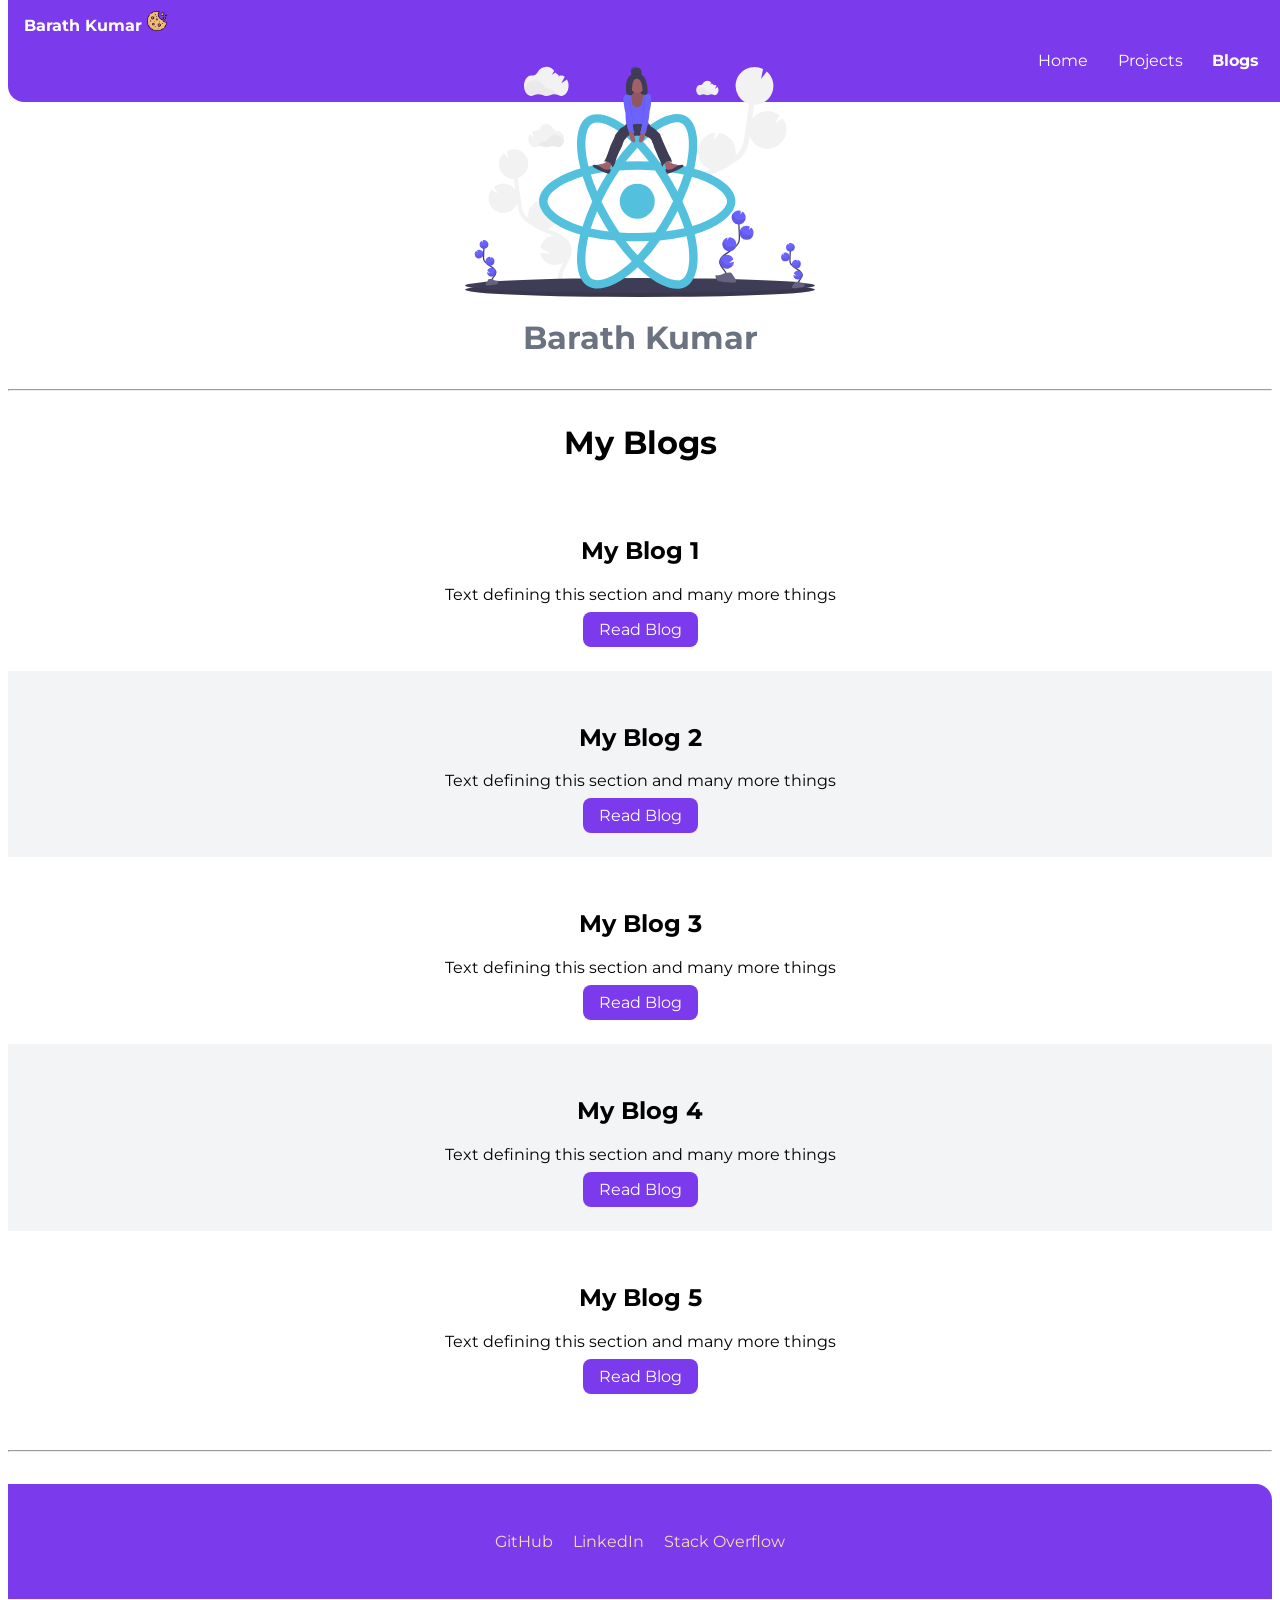
==== blogs.html @ 36a668d0 "Update blogs.html" ====
<!DOCTYPE html>
<html lang="en">
<head>
    <meta charset="UTF-8">
    <meta name="viewport" content="width=device-width, initial-scale=1.0">
    <title>Barath Kumar component library</title>
    <link rel="stylesheet" href="styles.css"/>
</head>
<body>

    <nav class="nav">
        <div class="container-fluid">
        <div class="brand">Barath Kumar 
        
        <img src="cookie (4).png" alt="django Logo" width="20" height="20"/>

        </div>
        <ul>
            <li>
                <a href="/" >Home</a>
                
            </li>
            <li>
                <a href="projects.html" >Projects</a>
                
            </li>
            <li>
                <a href="#" class="active">Blogs</a>
            </li>
        </ul>
        </div>
        
    </nav>
    <hr>

    <header class="container hero">
        <img src="header-image.svg" style="position: sticky;"/>
        <h1 style="text-align: center;">Barath Kumar</h1>
    </header>

    <hr />

    <h1 style="text-align: center;"> My Blogs</h1>

    <section class="section">
        <h2> My Blog 1</h2>
        <p>Text defining this section and many more things</p>
        <a href="" class="primary-link">Read Blog</a>

    </section>

    <section class="section ow">
        <h2> My Blog 2</h2>
        <p>Text defining this section and many more things</p>
        <a href="" class="primary-link"> Read Blog</a>
    </section>
     <section class="section ">
        <h2> My Blog 3</h2>
        <p>Text defining this section and many more things</p>
        <a href="" class="primary-link"> Read Blog</a>
    </section>
     <section class="section ow">
        <h2> My Blog 4</h2>
        <p>Text defining this section and many more things</p>
        <a href="" class="primary-link"> Read Blog</a>
    </section>
         <section class="section ">
        <h2> My Blog 5</h2>
        <p>Text defining this section and many more things</p>
        <a href="" class="primary-link"> Read Blog</a>
    </section>



    <hr>

    
    
    <footer class="footer container-fluid">
        <div class="container">
            
            <ul class="unordered list-inline">
                <li class="list-item-inline">
                    <a  style="text-decoration:none;color:wheat;" class="link" href="https://github.com/barathkumar87">GitHub </a>
                </li>
                <li class="list-item-inline">
                    <a style="text-decoration:none;color:wheat;" class="link" href="https://www.linkedin.com/in/barath-kumar-ps/">LinkedIn</a>
                </li>
                <li class="list-item-inline">
                    <a style="text-decoration:none;color:wheat;" class="link" href="https://stackoverflow.com/users/14756135/barath-kumar">Stack Overflow </a>
                </li>
            </ul>
        </div>
    </footer>
</body>
</html>
---- styles.css ----
@import url('https://fonts.googleapis.com/css2?family=Montserrat:wght@400;700&display=swap');


:root {
    --primary: #7C3AED;
    --gray: #F3F4F6;
    --dark-gray:#6B7280;
    --secondary: #b91c1c;
}

body {
    font-family: 'Montserrat', sans-serif;
    /* margin: 0px; */
}

hr {
    margin: 2rem 0;;
}

.text-sm {
    font-size: 0.8rem;
}

/** containers **/
.container-fluid {
    padding-left: 1rem;
    padding-right: 1rem;
}

.container {
    margin: auto;
    padding-left: 1rem;
    padding-right: 1rem;
    max-width: 600px;
}

/** links **/

.primary-link {
    text-decoration: none;
    color: white;
    background-color: var(--primary);
    width: max-content;
    min-width: 140px;
    border-radius: 0.5rem;
    padding: 0.5rem 1rem 0.5rem 1rem;
    
}

.secondary-link {
    text-decoration: none;
    color: var(--primary);
    
    border: 1px solid var(--primary);
    width: max-content;
    min-width: 140px;
    border-radius: 0.5rem;
    padding: 0.5rem 1rem 0.5rem 1rem;
}
.primary-link-outline {
  color: var(--dark-gray);
  border: 1px solid var(--primary);
  border-radius: 0.5rem;
  padding: 0.5rem 1rem 0.5rem 1rem;
}

.secondary-link-outline {
  color: var(--dark-gray);
  border: 1px solid var(--secondary);
  border-radius: 0.5rem;
}

/** nav **/
.navigation {
    background-color: var(--primary);
    padding: 1rem 0rem;
    color: white;
    border-bottom-left-radius: 1rem;
}

.navigation .brand {
    font-weight: bold;
    
}

.navigation ul {
    list-style: none;
    text-align: right;
}

.navigation li {
    display: inline-block;
    padding: 0rem 0.8rem;;
}

.navigation a {
    text-decoration: none;
    color: white
}

.navigation .active {
    font-weight: bold;
}
.navi {
    background-color: var(--primary);
    padding: 1rem 0rem;
    color: white;
    border-bottom-left-radius: 1rem;
    position: fixed;
    top: -5px;
    width: 100%;
    overflow: auto;
    height: auto;
    transition: 0.5s;
}

.navi .brand {
    font-weight: bold;
    
}

.navi ul {
    list-style: none;
    text-align: right;
}

.navi li {
    display: inline-block;
    padding: 0rem 0.8rem;;
}

.navi a {
    text-decoration: none;
    color: white
}

.navi .active {
    font-weight: bold;
}
.nav {
    background-color: var(--primary);
    padding: 1rem 0rem;
    color: white;
    border-bottom-left-radius: 1rem;
    position: fixed;
    top: -5px;
    width: 100%;
    overflow: auto;
    height: auto;
    transition: 0.5s;
}

.nav .brand {
    font-weight: bold;
    
}

.nav ul {
    list-style: none;
    text-align: right;
}

.nav li {
    display: inline-block;
    padding: 0rem 0.8rem;;
}

.nav a {
    text-decoration: none;
    color: white
}

.nav .active {
    font-weight: bold;
}

/** header **/

.hero {
    color: var(--dark-gray);
    display: block;
}

.hero img {
    max-width: 350px;
    margin: auto;
    display: block;
}

/** section **/

.section {
    padding: 2rem 0rem;
    text-align: center;
}

.section h2 {
    text-align: center;
}

.ow {
    background-color: var(--gray);
    
}


/** lists **/

.unordered {
    list-style: none;
}

.list-inline li {
    display: inline;
    padding: 0rem 0.5rem;
}


/** footer **/
.footer {
    background-color: var(--primary);
    color: white;
    padding: 2rem 0rem;
    border-top-right-radius: 1rem;
    text-align: center;
}
.footer .heading {
    font-weight: bold;
    font-size: larger;
  
}

.footer ul {
    padding-inline-start: 0px;
}
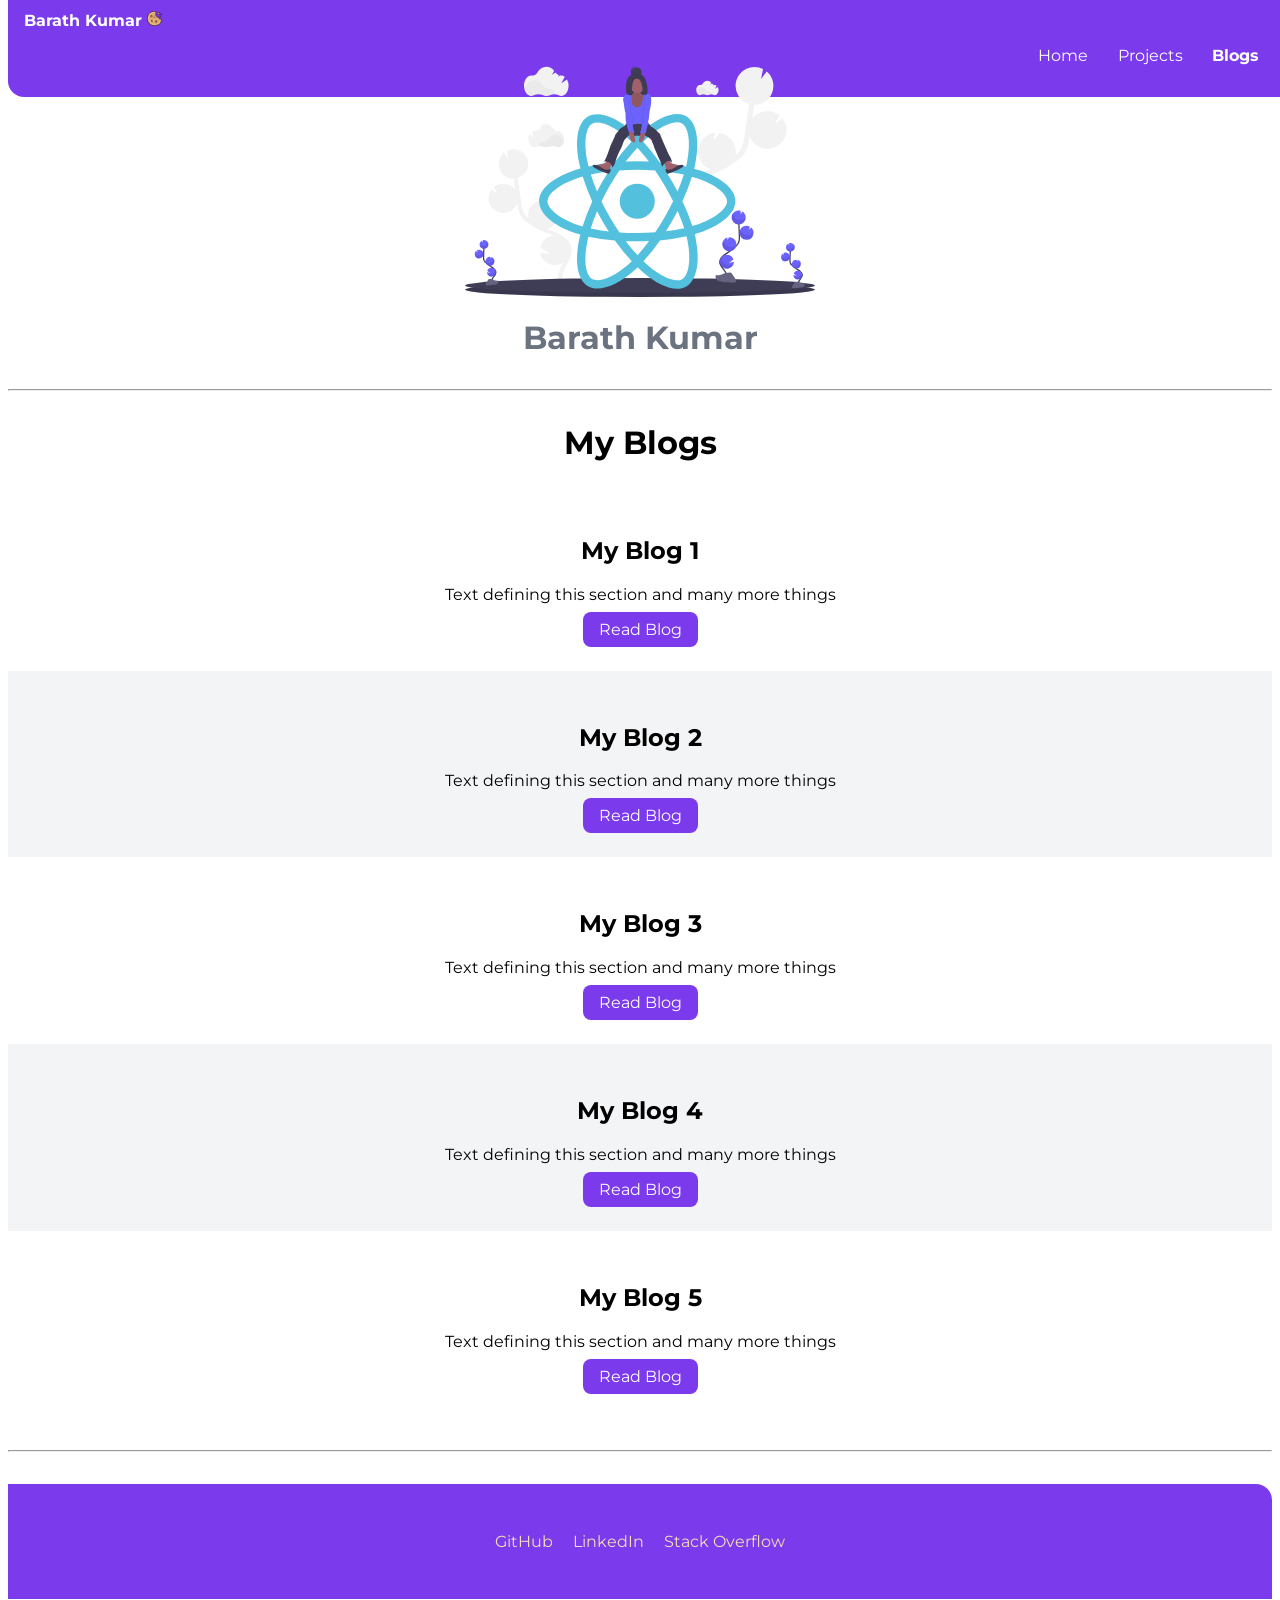
==== commit 7f8a6801: "Update blogs.html" ====
--- a/blogs.html
+++ b/blogs.html
@@ -12,10 +12,11 @@
         <div class="container-fluid">
         <div class="brand">Barath Kumar 
         
-        <img src="cookie (4).png" alt="django Logo" width="20" height="20"/>
+        <img src="cookie (4).png" alt="django Logo" width="15" height="15"/>
 
         </div>
         <ul>
+          
             <li>
                 <a href="/" >Home</a>
                 
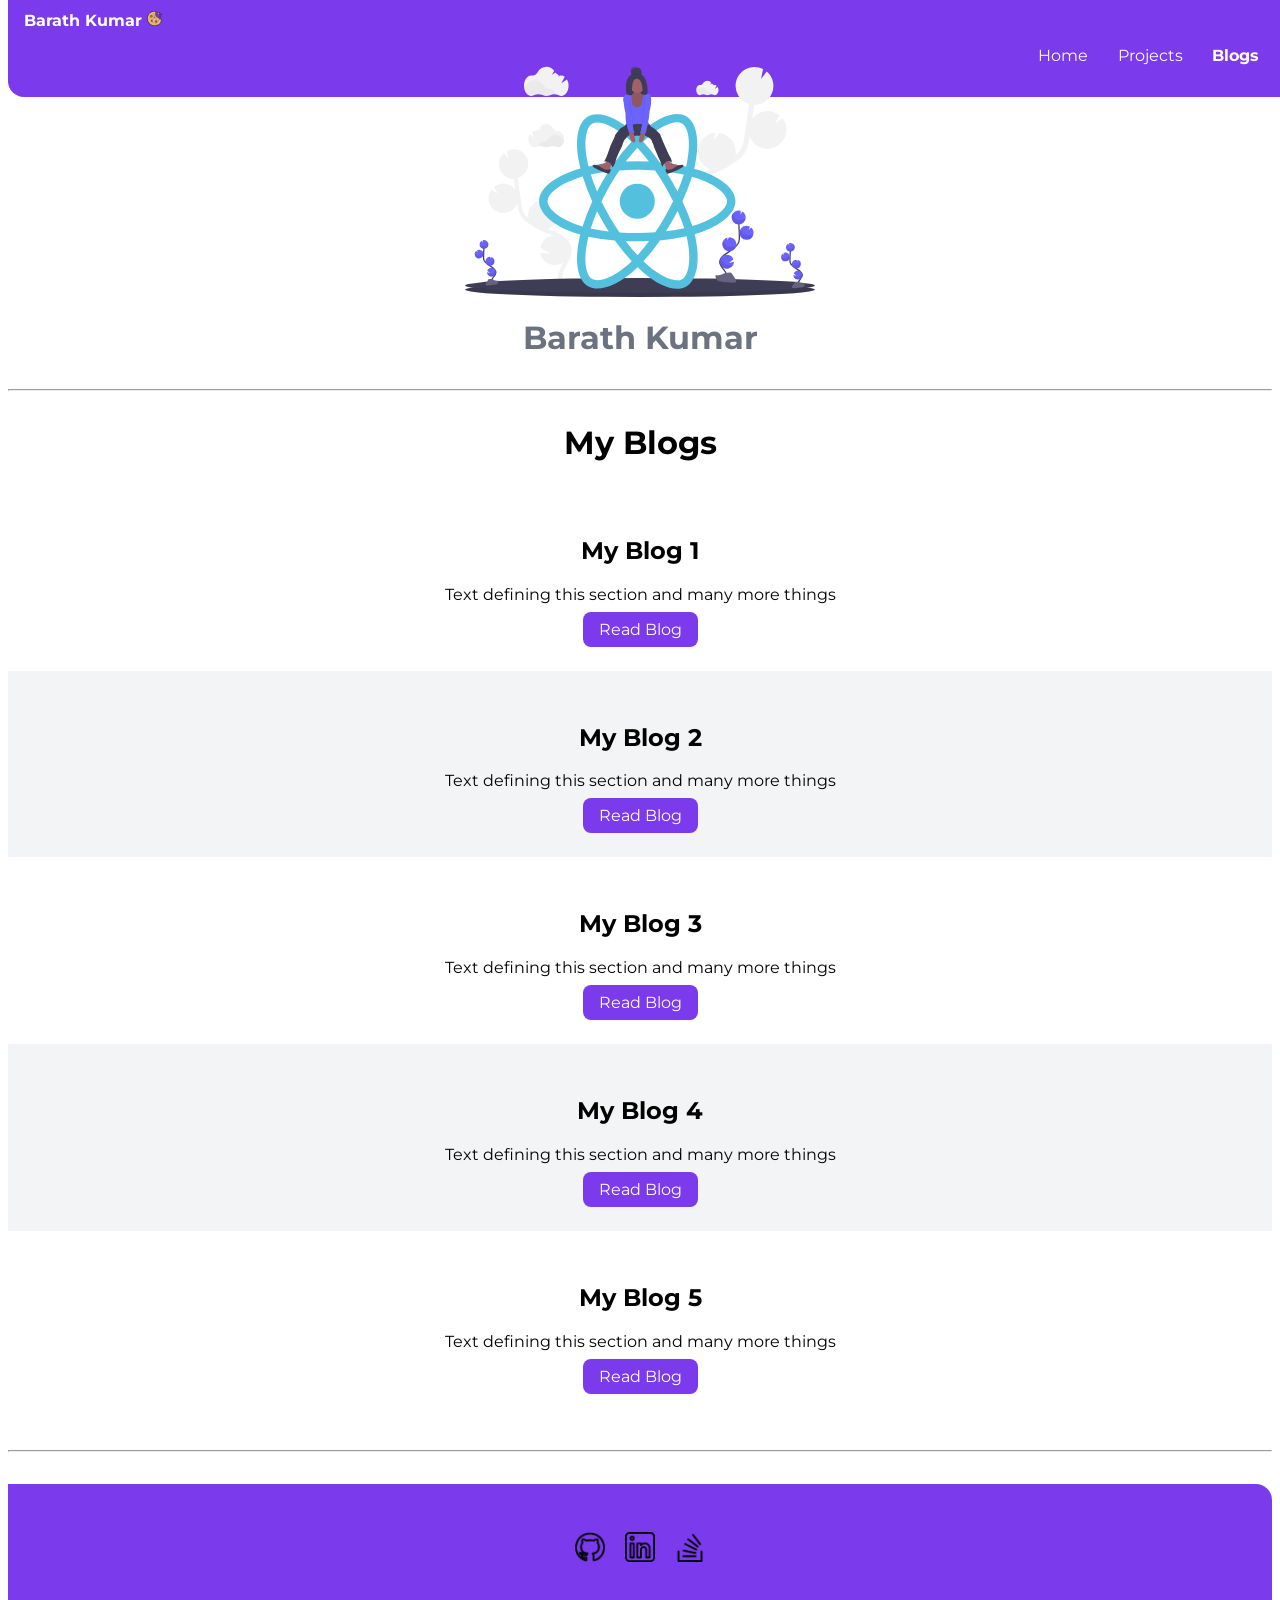
==== commit e552bd23: "added icons" ====
--- a/blogs.html
+++ b/blogs.html
@@ -12,7 +12,7 @@
         <div class="container-fluid">
         <div class="brand">Barath Kumar 
         
-        <img src="cookie (4).png" alt="django Logo" width="15" height="15"/>
+            <img src="cookie (4).png" alt="django Logo" width="15" height="15"/>
 
         </div>
         <ul>
@@ -82,13 +82,13 @@
             
             <ul class="unordered list-inline">
                 <li class="list-item-inline">
-                    <a  style="text-decoration:none;color:wheat;" class="link" href="https://github.com/barathkumar87">GitHub </a>
+                    <a  style="text-decoration:none;color:wheat;" class="link" href="https://github.com/barathkumar87"><img src="github (1).png" alt="django Logo" width="30" height="30"/></a>
                 </li>
                 <li class="list-item-inline">
-                    <a style="text-decoration:none;color:wheat;" class="link" href="https://www.linkedin.com/in/barath-kumar-ps/">LinkedIn</a>
+                    <a style="text-decoration:none;color:wheat;" class="link" href="https://www.linkedin.com/in/barath-kumar-ps/"><img src="linkedin (1).png" alt="django Logo" width="30" height="30"/></a>
                 </li>
                 <li class="list-item-inline">
-                    <a style="text-decoration:none;color:wheat;" class="link" href="https://stackoverflow.com/users/14756135/barath-kumar">Stack Overflow </a>
+                    <a style="text-decoration:none;color:wheat;" class="link" href="https://stackoverflow.com/users/14756135/barath-kumar"><img src="stack-overflow.png" alt="django Logo" width="30" height="30"/></a>
                 </li>
             </ul>
         </div>
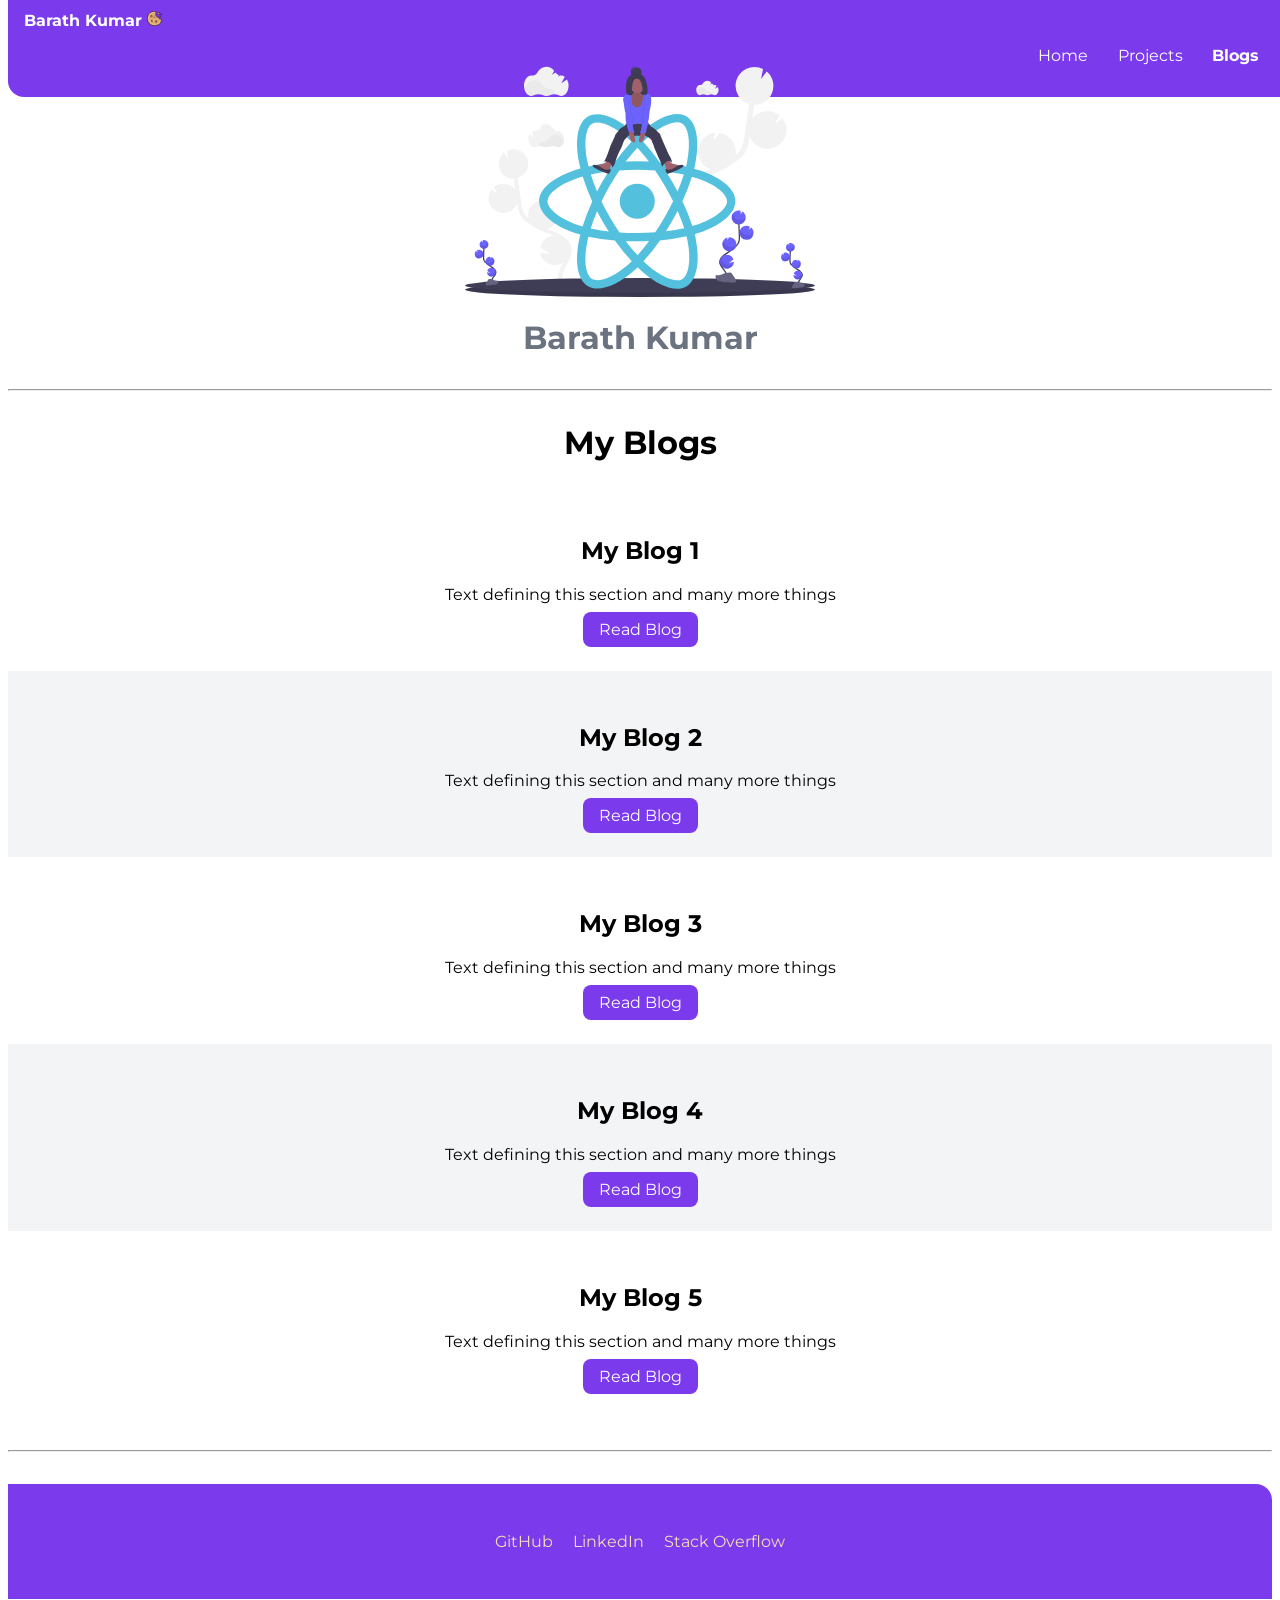
==== commit f1b185f1: "default footer" ====
--- a/blogs.html
+++ b/blogs.html
@@ -82,13 +82,13 @@
             
             <ul class="unordered list-inline">
                 <li class="list-item-inline">
-                    <a  style="text-decoration:none;color:wheat;" class="link" href="https://github.com/barathkumar87"><img src="github (1).png" alt="django Logo" width="30" height="30"/></a>
+                    <a  style="text-decoration:none;color:wheat;" class="link" href="https://github.com/barathkumar87">GitHub </a>
                 </li>
                 <li class="list-item-inline">
-                    <a style="text-decoration:none;color:wheat;" class="link" href="https://www.linkedin.com/in/barath-kumar-ps/"><img src="linkedin (1).png" alt="django Logo" width="30" height="30"/></a>
+                    <a style="text-decoration:none;color:wheat;" class="link" href="https://www.linkedin.com/in/barath-kumar-ps/">LinkedIn</a>
                 </li>
                 <li class="list-item-inline">
-                    <a style="text-decoration:none;color:wheat;" class="link" href="https://stackoverflow.com/users/14756135/barath-kumar"><img src="stack-overflow.png" alt="django Logo" width="30" height="30"/></a>
+                    <a style="text-decoration:none;color:wheat;" class="link" href="https://stackoverflow.com/users/14756135/barath-kumar">Stack Overflow </a>
                 </li>
             </ul>
         </div>
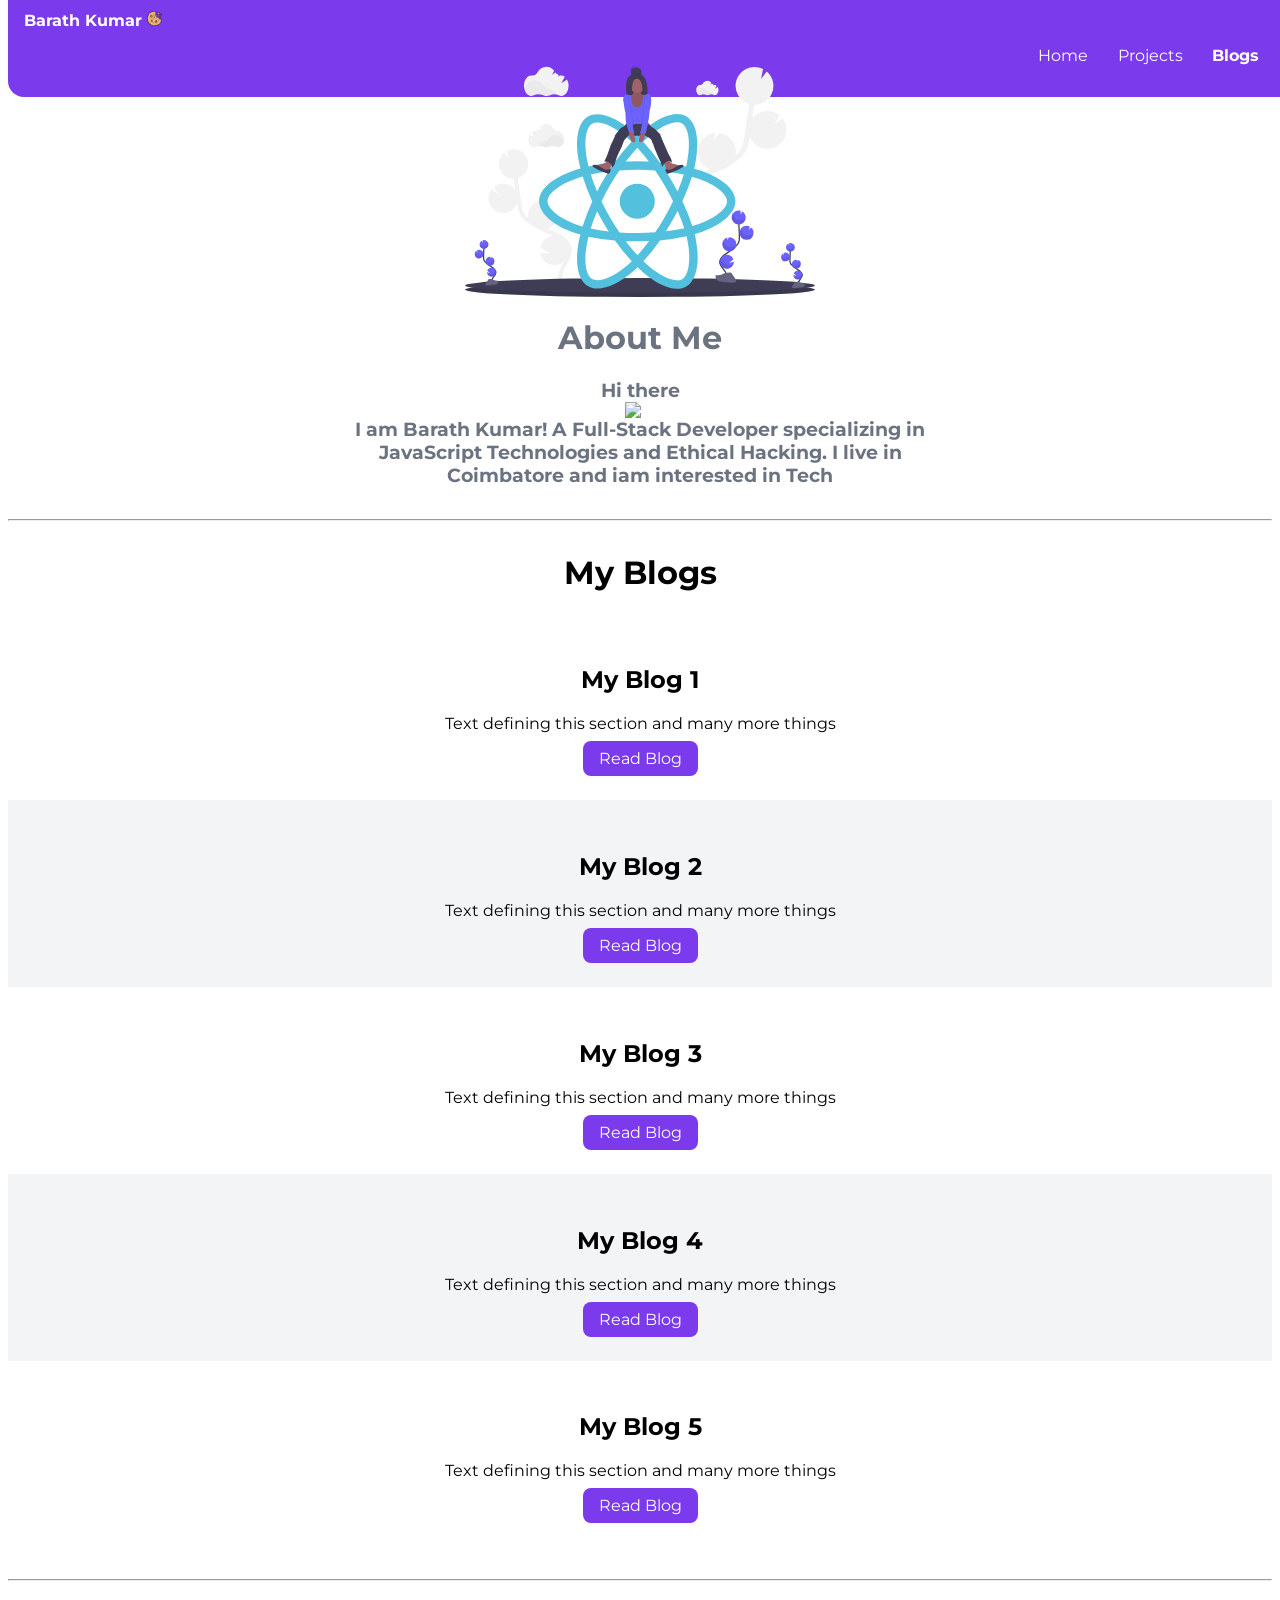
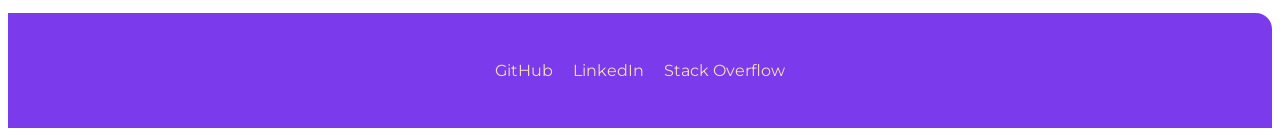
==== commit 2a820fcd: "Minor Changes" ====
--- a/blogs.html
+++ b/blogs.html
@@ -18,7 +18,7 @@
         <ul>
           
             <li>
-                <a href="/" >Home</a>
+                <a href="index1.html" >Home</a>
                 
             </li>
             <li>
@@ -36,7 +36,12 @@
 
     <header class="container hero">
         <img src="header-image.svg" style="position: sticky;"/>
-        <h1 style="text-align: center;">Barath Kumar</h1>
+        <h1 style="text-align: center;">About Me</h1>
+        <article>
+        <h3 style="text-align: center;">Hi there<img src="https://raw.githubusercontent.com/MartinHeinz/MartinHeinz/master/wave.gif" width="30px"> I am Barath Kumar!
+
+         A Full-Stack Developer specializing in JavaScript Technologies and Ethical Hacking. I live in Coimbatore and iam interested in Tech</h3>
+        </article>
     </header>
 
     <hr />
--- a/styles.css
+++ b/styles.css
@@ -235,3 +235,4 @@
     padding-inline-start: 0px;
 }
 
+
